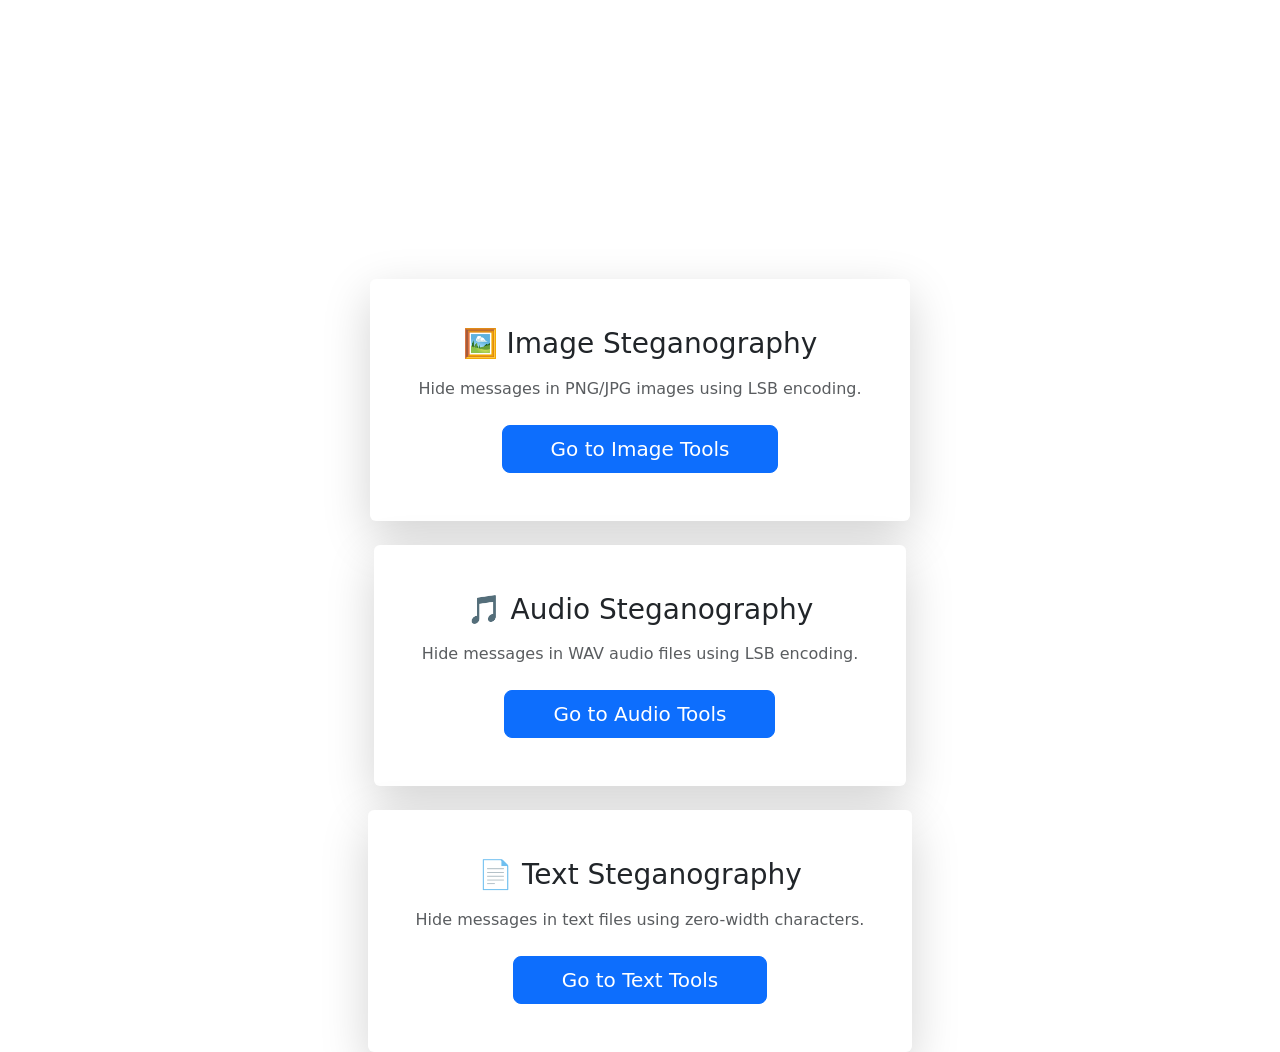
==== server/templates/index.html @ faaa0a05 "Add files via upload" ====
<!DOCTYPE html>
<html lang="en">
  <head>
    <meta charset="utf-8" />
    <meta name="viewport" content="width=device-width, initial-scale=1" />
    <title>Steganography Toolkit</title>

    <link
      href="https://cdn.jsdelivr.net/npm/bootstrap@5.3.2/dist/css/bootstrap.min.css"
      rel="stylesheet"
      integrity="sha384-..."
      crossorigin="anonymous"
    />
    <link rel="stylesheet" href="/static/css/style.css" />
  </head>

  <body>
    <header class="navbar navbar-expand-lg navbar-dark bg-transparent shadow-none">
      <div class="container">
        <a class="navbar-brand text-white fw-bold" href="#">Steganography Toolkit</a>
      </div>
    </header>

    <main class="container-fluid d-flex align-items-center justify-content-center min-vh-100">
      <div class="text-center">
        <h1 class="display-4 mb-5 text-white">Steganography Toolkit</h1>
        <p class="lead mb-5 text-white-50">
          Hide and reveal secret messages in images, audio, or text. All processing
          happens on the server in a sandboxed environment, and the files you upload are not stored long-term.
        </p>

        <div class="d-flex flex-column align-items-center gap-4">
          <div class="card shadow-lg border-0" style="min-width: 400px;">
            <div class="card-body p-5">
              <h2 class="card-title h3 mb-3">🖼️ Image Steganography</h2>
              <p class="card-text text-muted mb-4">Hide messages in PNG/JPG images using LSB encoding.</p>
              <a href="/image" class="btn btn-primary btn-lg px-5">Go to Image Tools</a>
            </div>
          </div>

          <div class="card shadow-lg border-0" style="min-width: 400px;">
            <div class="card-body p-5">
              <h2 class="card-title h3 mb-3">🎵 Audio Steganography</h2>
              <p class="card-text text-muted mb-4">Hide messages in WAV audio files using LSB encoding.</p>
              <a href="/audio" class="btn btn-primary btn-lg px-5">Go to Audio Tools</a>
            </div>
          </div>

          <div class="card shadow-lg border-0" style="min-width: 400px;">
            <div class="card-body p-5">
              <h2 class="card-title h3 mb-3">📄 Text Steganography</h2>
              <p class="card-text text-muted mb-4">Hide messages in text files using zero-width characters.</p>
              <a href="/text" class="btn btn-primary btn-lg px-5">Go to Text Tools</a>
            </div>
          </div>
        </div>
      </div>
    </main>

    <script src="https://cdn.jsdelivr.net/npm/bootstrap@5.3.2/dist/js/bootstrap.bundle.min.js" integrity="sha384-..." crossorigin="anonymous"></script>
    <script src="/static/js/app.js"></script>
  </body>
</html>
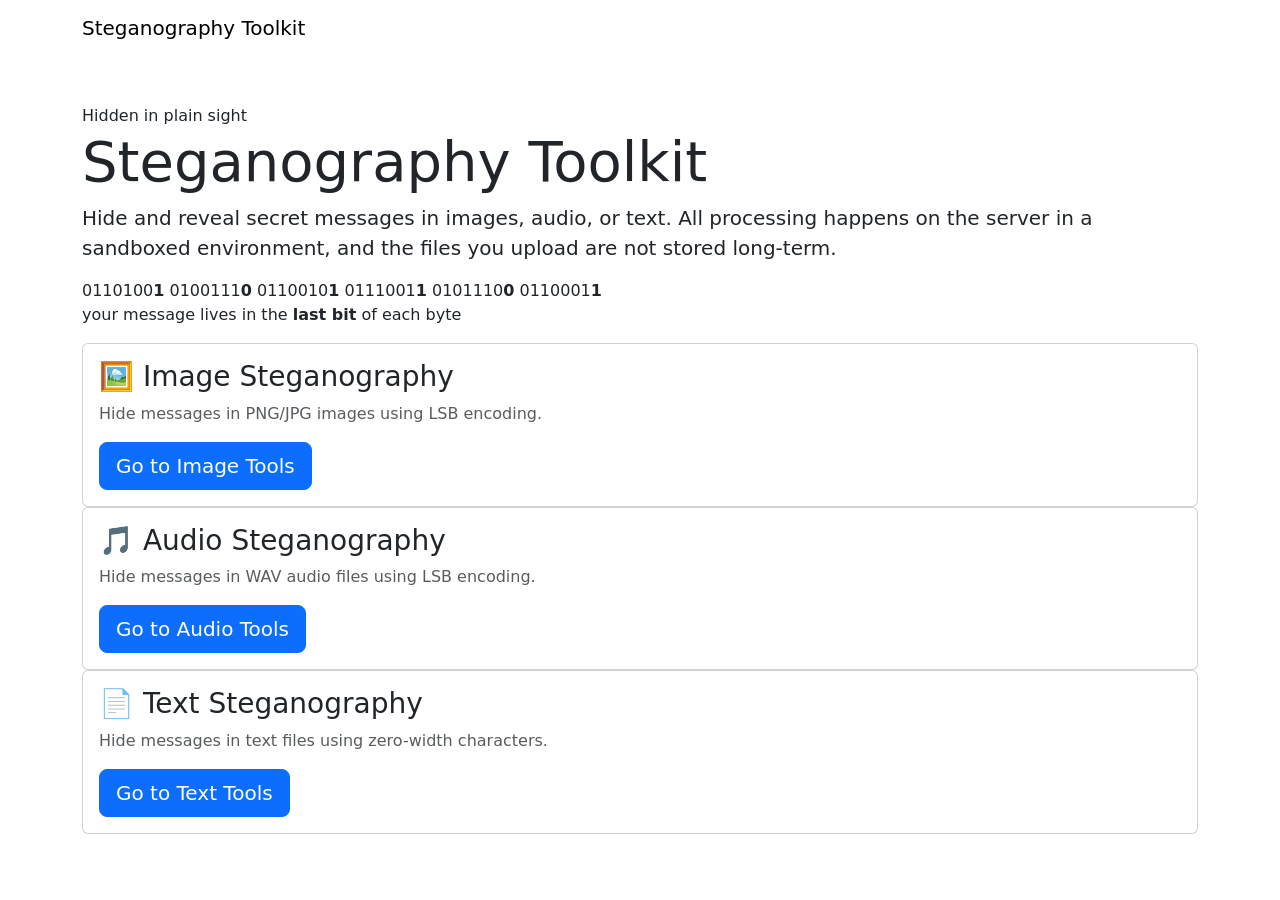
==== commit 09a814a8: "Refonte UI/UX" ====
--- a/server/templates/index.html
+++ b/server/templates/index.html
@@ -5,59 +5,76 @@
     <meta name="viewport" content="width=device-width, initial-scale=1" />
     <title>Steganography Toolkit</title>
 
+    <link rel="preconnect" href="https://fonts.googleapis.com" />
+    <link rel="preconnect" href="https://fonts.gstatic.com" crossorigin />
+    <link
+      href="https://fonts.googleapis.com/css2?family=Space+Grotesk:wght@400;500;600;700&family=Inter:wght@400;500;600&family=JetBrains+Mono:wght@400;500;600&display=swap"
+      rel="stylesheet"
+    />
     <link
       href="https://cdn.jsdelivr.net/npm/bootstrap@5.3.2/dist/css/bootstrap.min.css"
       rel="stylesheet"
-      integrity="sha384-..."
-      crossorigin="anonymous"
     />
     <link rel="stylesheet" href="/static/css/style.css" />
   </head>
 
   <body>
-    <header class="navbar navbar-expand-lg navbar-dark bg-transparent shadow-none">
+    <header class="navbar navbar-expand-lg shadow-none">
       <div class="container">
-        <a class="navbar-brand text-white fw-bold" href="#">Steganography Toolkit</a>
+        <a class="navbar-brand" href="/">Steganography Toolkit</a>
       </div>
     </header>
 
-    <main class="container-fluid d-flex align-items-center justify-content-center min-vh-100">
-      <div class="text-center">
-        <h1 class="display-4 mb-5 text-white">Steganography Toolkit</h1>
-        <p class="lead mb-5 text-white-50">
+    <main class="container py-5">
+      <section class="hero">
+        <span class="hero__eyebrow">Hidden in plain sight</span>
+        <h1 class="display-4">Steganography <span class="accent">Toolkit</span></h1>
+        <p class="lead">
           Hide and reveal secret messages in images, audio, or text. All processing
           happens on the server in a sandboxed environment, and the files you upload are not stored long-term.
         </p>
 
-        <div class="d-flex flex-column align-items-center gap-4">
-          <div class="card shadow-lg border-0" style="min-width: 400px;">
-            <div class="card-body p-5">
-              <h2 class="card-title h3 mb-3">🖼️ Image Steganography</h2>
-              <p class="card-text text-muted mb-4">Hide messages in PNG/JPG images using LSB encoding.</p>
-              <a href="/image" class="btn btn-primary btn-lg px-5">Go to Image Tools</a>
-            </div>
+        <div class="carrier" aria-hidden="true">
+          <div class="carrier__strip">
+            <span class="carrier__byte">0110100<b class="lsb">1</b></span>
+            <span class="carrier__byte">0100111<b class="lsb">0</b></span>
+            <span class="carrier__byte">0110010<b class="lsb">1</b></span>
+            <span class="carrier__byte">0111001<b class="lsb">1</b></span>
+            <span class="carrier__byte">0101110<b class="lsb">0</b></span>
+            <span class="carrier__byte">0110001<b class="lsb">1</b></span>
           </div>
+          <p class="carrier__caption">your message lives in the <b>last bit</b> of each byte</p>
+        </div>
+      </section>
 
-          <div class="card shadow-lg border-0" style="min-width: 400px;">
-            <div class="card-body p-5">
-              <h2 class="card-title h3 mb-3">🎵 Audio Steganography</h2>
-              <p class="card-text text-muted mb-4">Hide messages in WAV audio files using LSB encoding.</p>
-              <a href="/audio" class="btn btn-primary btn-lg px-5">Go to Audio Tools</a>
-            </div>
+      <div class="tool-grid">
+        <div class="card home-card">
+          <div class="card-body">
+            <h2 class="card-title h3">🖼️ Image Steganography</h2>
+            <p class="card-text text-muted">Hide messages in PNG/JPG images using LSB encoding.</p>
+            <a href="/image" class="btn btn-primary btn-lg">Go to Image Tools</a>
           </div>
+        </div>
 
-          <div class="card shadow-lg border-0" style="min-width: 400px;">
-            <div class="card-body p-5">
-              <h2 class="card-title h3 mb-3">📄 Text Steganography</h2>
-              <p class="card-text text-muted mb-4">Hide messages in text files using zero-width characters.</p>
-              <a href="/text" class="btn btn-primary btn-lg px-5">Go to Text Tools</a>
-            </div>
+        <div class="card home-card">
+          <div class="card-body">
+            <h2 class="card-title h3">🎵 Audio Steganography</h2>
+            <p class="card-text text-muted">Hide messages in WAV audio files using LSB encoding.</p>
+            <a href="/audio" class="btn btn-primary btn-lg">Go to Audio Tools</a>
+          </div>
+        </div>
+
+        <div class="card home-card">
+          <div class="card-body">
+            <h2 class="card-title h3">📄 Text Steganography</h2>
+            <p class="card-text text-muted">Hide messages in text files using zero-width characters.</p>
+            <a href="/text" class="btn btn-primary btn-lg">Go to Text Tools</a>
           </div>
         </div>
       </div>
     </main>
 
-    <script src="https://cdn.jsdelivr.net/npm/bootstrap@5.3.2/dist/js/bootstrap.bundle.min.js" integrity="sha384-..." crossorigin="anonymous"></script>
+    <script src="https://cdn.jsdelivr.net/npm/bootstrap@5.3.2/dist/js/bootstrap.bundle.min.js"></script>
     <script src="/static/js/app.js"></script>
   </body>
 </html>
